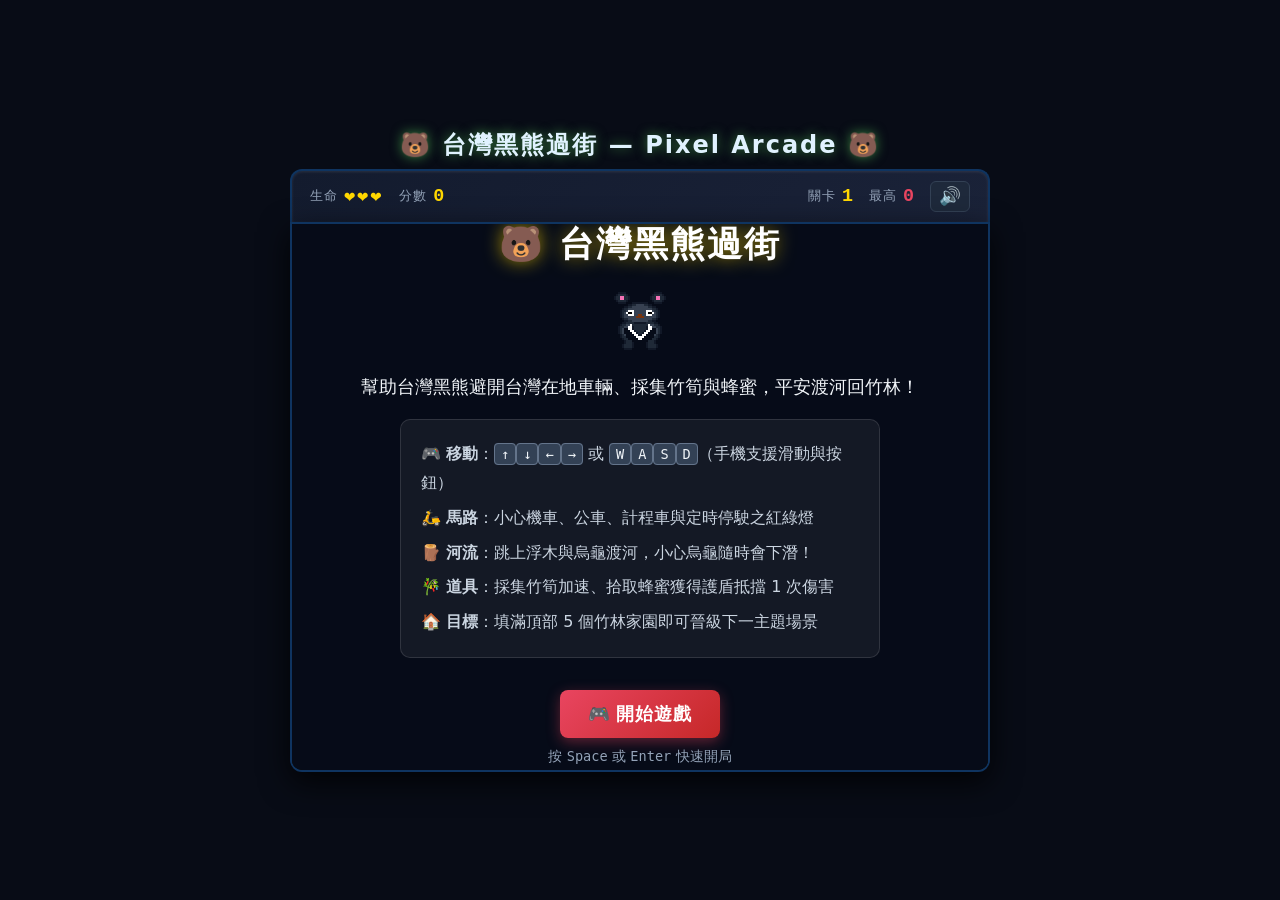
==== index.html @ 6d675c6d "feat: upgrade to Canvas 2D pixel arcade game with OpenSpec" ====
<!DOCTYPE html>
<html lang="zh-TW">
<head>
  <meta charset="UTF-8">
  <meta name="viewport" content="width=device-width, initial-scale=1.0, maximum-scale=1.0, user-scalable=no">
  <title>🐻 台灣黑熊過街 | Formosan Bear Crossing (Canvas Pixel)</title>
  <link rel="stylesheet" href="css/style.css">
</head>
<body>
  <div id="game-wrapper">
    <div class="game-title">🐻 台灣黑熊過街 — Pixel Arcade 🐻</div>

    <!-- ===== HUD ===== -->
    <div id="hud">
      <div class="hud-group">
        <span class="hud-item">
          <span class="hud-label">生命</span>
          <span id="lives-display" class="hud-value">❤️❤️❤️</span>
        </span>
        <span class="hud-item">
          <span class="hud-label">分數</span>
          <span id="score-display" class="hud-value">0</span>
        </span>
      </div>
      <div class="hud-group">
        <span class="hud-item">
          <span class="hud-label">關卡</span>
          <span id="level-display" class="hud-value">1</span>
        </span>
        <span class="hud-item">
          <span class="hud-label">最高</span>
          <span id="highscore-display" class="hud-value high-score">0</span>
        </span>
        <button id="mute-btn" class="icon-btn" title="切換靜音" aria-label="切換靜音">🔊</button>
      </div>
    </div>

    <!-- ===== Canvas Container ===== -->
    <div id="canvas-container">
      <canvas id="game-canvas" width="700" height="550"></canvas>

      <!-- ===== Start Screen Overlay ===== -->
      <div class="overlay" id="start-screen">
        <h2>🐻 台灣黑熊過街</h2>
        <div class="bear-preview-box">
          <canvas id="preview-bear-canvas" width="64" height="64"></canvas>
        </div>
        <p style="font-size: 1.15rem; color: #f1f5f9; font-weight: 500;">
          幫助台灣黑熊避開台灣在地車輛、採集竹筍與蜂蜜，平安渡河回竹林！
        </p>
        <div class="instructions-box">
          <p>🎮 <b>移動</b>：<kbd>↑</kbd><kbd>↓</kbd><kbd>←</kbd><kbd>→</kbd> 或 <kbd>W</kbd><kbd>A</kbd><kbd>S</kbd><kbd>D</kbd>（手機支援滑動與按鈕）</p>
          <p>🛵 <b>馬路</b>：小心機車、公車、計程車與定時停駛之紅綠燈</p>
          <p>🪵 <b>河流</b>：跳上浮木與烏龜渡河，小心烏龜隨時會下潛！</p>
          <p>🎋 <b>道具</b>：採集竹筍加速、拾取蜂蜜獲得護盾抵擋 1 次傷害</p>
          <p>🏠 <b>目標</b>：填滿頂部 5 個竹林家園即可晉級下一主題場景</p>
        </div>
        <div class="btn-group">
          <button class="btn" id="start-btn">🎮 開始遊戲</button>
        </div>
        <p style="margin-top: 10px; font-size: 0.85rem; color: #94a3b8;">
          按 <kbd>Space</kbd> 或 <kbd>Enter</kbd> 快速開局
        </p>
      </div>

      <!-- ===== Level Complete Overlay ===== -->
      <div class="overlay hidden" id="win-screen">
        <h2>🎉 關卡完成！</h2>
        <p>場景 <span id="cleared-level" class="highlight">1</span> 通關成功！</p>
        <p>目前累計得分</p>
        <p class="highlight" id="win-score">0</p>
        <div class="btn-group">
          <button class="btn" id="next-level-btn">➡️ 前往下一關</button>
        </div>
      </div>

      <!-- ===== Game Over Overlay ===== -->
      <div class="overlay hidden" id="gameover-screen">
        <h2>💀 遊戲結束</h2>
        <p>最終得分</p>
        <p class="highlight" id="final-score">0</p>
        <p id="new-highscore-badge" style="color: #e94560; font-weight: bold; display: none;">🏆 榮獲新紀錄！</p>
        <div class="btn-group">
          <button class="btn" id="restart-btn">🔄 再玩一次</button>
          <button class="btn btn-secondary" id="share-btn">📋 複製戰績</button>
        </div>
        <div id="copy-toast" class="toast">已複製戰績到剪貼簿！✨</div>
      </div>
    </div>

    <!-- ===== Mobile Virtual Controls ===== -->
    <div id="mobile-controls">
      <div></div>
      <button class="d-btn" id="btn-up" aria-label="向上">⬆</button>
      <div></div>
      <button class="d-btn" id="btn-left" aria-label="向左">⬅</button>
      <button class="d-btn" id="btn-down" aria-label="向下">⬇</button>
      <button class="d-btn" id="btn-right" aria-label="向右">➡</button>
    </div>
  </div>

  <!-- ===== Game Modules ===== -->
  <script src="js/audio.js"></script>
  <script src="js/sprites.js"></script>
  <script src="js/tilemap.js"></script>
  <script src="js/entities.js"></script>
  <script src="js/game.js"></script>
</body>
</html>
---- css/style.css ----
/* ===== Reset & Base ===== */
*, *::before, *::after {
  margin: 0;
  padding: 0;
  box-sizing: border-box;
}

:root {
  --bg-color: #080c16;
  --border-color: #0f3460;
  --accent-gold: #ffd700;
  --accent-crimson: #e94560;
  --accent-green: #4caf50;
  --canvas-w: 700px;
  --canvas-h: 550px;
}

body {
  background: var(--bg-color);
  display: flex;
  justify-content: center;
  align-items: center;
  min-height: 100vh;
  font-family: 'Press Start 2P', 'Segoe UI', 'Noto Sans TC', system-ui, sans-serif;
  color: #fff;
  overflow-x: hidden;
  user-select: none;
  -webkit-user-select: none;
}

#game-wrapper {
  text-align: center;
  position: relative;
  display: flex;
  flex-direction: column;
  align-items: center;
  padding: 10px;
}

.game-title {
  font-size: 1.5rem;
  margin-bottom: 8px;
  letter-spacing: 2px;
  font-weight: 700;
  text-shadow: 0 0 12px rgba(76, 175, 80, 0.7);
  color: #e0f2fe;
}

/* ===== HUD ===== */
#hud {
  display: flex;
  justify-content: space-between;
  align-items: center;
  padding: 10px 18px;
  background: linear-gradient(135deg, #131b2e, #1a2238);
  border-radius: 12px 12px 0 0;
  width: var(--canvas-w);
  max-width: 100vw;
  font-size: 0.95rem;
  border: 2px solid var(--border-color);
  border-bottom: none;
  box-shadow: inset 0 1px 3px rgba(255, 255, 255, 0.1);
}

.hud-group {
  display: flex;
  align-items: center;
  gap: 16px;
}

.hud-item {
  display: flex;
  align-items: center;
  gap: 6px;
}

.hud-label {
  color: #94a3b8;
  font-size: 0.8rem;
  text-transform: uppercase;
  letter-spacing: 1px;
}

.hud-value {
  font-weight: bold;
  color: var(--accent-gold);
  font-size: 1.15rem;
  font-family: 'Courier New', Courier, monospace;
}

.high-score {
  color: var(--accent-crimson);
}

#lives-display {
  letter-spacing: 2px;
}

.icon-btn {
  background: #1e293b;
  border: 1px solid #334155;
  color: #f8fafc;
  font-size: 1.1rem;
  padding: 4px 8px;
  border-radius: 6px;
  cursor: pointer;
  transition: all 0.2s;
  display: flex;
  align-items: center;
  justify-content: center;
}

.icon-btn:hover {
  background: #334155;
  border-color: #64748b;
  transform: scale(1.05);
}

/* ===== Game Screen & Canvas Container ===== */
#canvas-container {
  position: relative;
  width: var(--canvas-w);
  height: var(--canvas-h);
  max-width: 100vw;
  background: #000;
  border: 2px solid var(--border-color);
  border-radius: 0 0 12px 12px;
  overflow: hidden;
  box-shadow: 0 10px 30px rgba(0, 0, 0, 0.8);
}

#game-canvas {
  display: block;
  width: 100%;
  height: 100%;
  image-rendering: pixelated;
  image-rendering: crisp-edges;
  background: #111;
}

/* Screen shake for feedback */
@keyframes screenShake {
  0%, 100% { transform: translate(0, 0); }
  20% { transform: translate(-6px, 2px); }
  40% { transform: translate(5px, -3px); }
  60% { transform: translate(-4px, 1px); }
  80% { transform: translate(3px, -1px); }
}

#canvas-container.shake {
  animation: screenShake 0.3s ease-out;
}

/* ===== Overlays (Start, Win, GameOver) ===== */
.overlay {
  position: absolute;
  top: 0;
  left: 0;
  width: 100%;
  height: 100%;
  background: rgba(6, 11, 25, 0.94);
  display: flex;
  flex-direction: column;
  align-items: center;
  justify-content: center;
  z-index: 100;
  backdrop-filter: blur(6px);
  padding: 24px;
}

.overlay.hidden {
  display: none !important;
}

.overlay h2 {
  font-size: 2.2rem;
  margin-bottom: 12px;
  color: #fff;
  text-shadow: 0 0 18px rgba(255, 215, 0, 0.6);
  letter-spacing: 2px;
}

.overlay p {
  font-size: 1rem;
  margin: 6px 0;
  color: #cbd5e1;
}

.overlay .highlight {
  color: var(--accent-gold);
  font-weight: bold;
  font-size: 1.4rem;
  font-family: 'Courier New', monospace;
}

.instructions-box {
  background: rgba(255, 255, 255, 0.06);
  border: 1px solid rgba(255, 255, 255, 0.12);
  border-radius: 10px;
  padding: 14px 20px;
  margin: 14px 0;
  text-align: left;
  line-height: 1.8;
  max-width: 480px;
  width: 100%;
  font-size: 0.9rem;
}

.instructions-box kbd {
  background: #334155;
  border: 1px solid #64748b;
  border-radius: 4px;
  padding: 2px 6px;
  font-size: 0.85rem;
  color: #f1f5f9;
}

.bear-preview-box {
  margin: 10px 0;
}

.btn-group {
  display: flex;
  gap: 12px;
  margin-top: 18px;
}

.btn {
  padding: 12px 28px;
  font-size: 1.1rem;
  font-weight: bold;
  background: linear-gradient(135deg, #e94560, #c62828);
  color: white;
  border: none;
  border-radius: 8px;
  cursor: pointer;
  transition: transform 0.15s, box-shadow 0.15s;
  letter-spacing: 1px;
  box-shadow: 0 4px 14px rgba(233, 69, 96, 0.4);
  display: inline-flex;
  align-items: center;
  gap: 8px;
}

.btn:hover {
  transform: translateY(-2px);
  box-shadow: 0 6px 20px rgba(233, 69, 96, 0.6);
}

.btn:active {
  transform: translateY(1px);
}

.btn-secondary {
  background: linear-gradient(135deg, #334155, #1e293b);
  box-shadow: 0 4px 14px rgba(0, 0, 0, 0.4);
}

.btn-secondary:hover {
  box-shadow: 0 6px 20px rgba(71, 85, 105, 0.4);
}

.toast {
  margin-top: 10px;
  padding: 6px 14px;
  background: #059669;
  color: white;
  border-radius: 6px;
  font-size: 0.85rem;
  display: none;
  animation: fadeIn 0.3s;
}

@keyframes fadeIn {
  from { opacity: 0; transform: translateY(-5px); }
  to { opacity: 1; transform: translateY(0); }
}

/* ===== Mobile Virtual Controls ===== */
#mobile-controls {
  display: none;
  grid-template-columns: repeat(3, 64px);
  grid-template-rows: repeat(2, 64px);
  gap: 8px;
  justify-content: center;
  margin-top: 14px;
}

.d-btn {
  width: 64px;
  height: 64px;
  font-size: 1.8rem;
  background: linear-gradient(135deg, #1e293b, #0f172a);
  border: 2px solid #334155;
  color: #f8fafc;
  border-radius: 14px;
  cursor: pointer;
  display: flex;
  align-items: center;
  justify-content: center;
  touch-action: manipulation;
  transition: background 0.1s, transform 0.1s;
}

.d-btn:active {
  background: #3b82f6;
  border-color: #60a5fa;
  transform: scale(0.94);
}

/* ===== Responsive Adaptations ===== */
@media (max-width: 740px) {
  :root {
    --canvas-w: 96vw;
    --canvas-h: calc(96vw * 550 / 700);
  }
  .game-title {
    font-size: 1.15rem;
  }
  #mobile-controls {
    display: grid;
  }
  #hud {
    font-size: 0.85rem;
    padding: 8px 12px;
  }
  .hud-value {
    font-size: 1rem;
  }
}
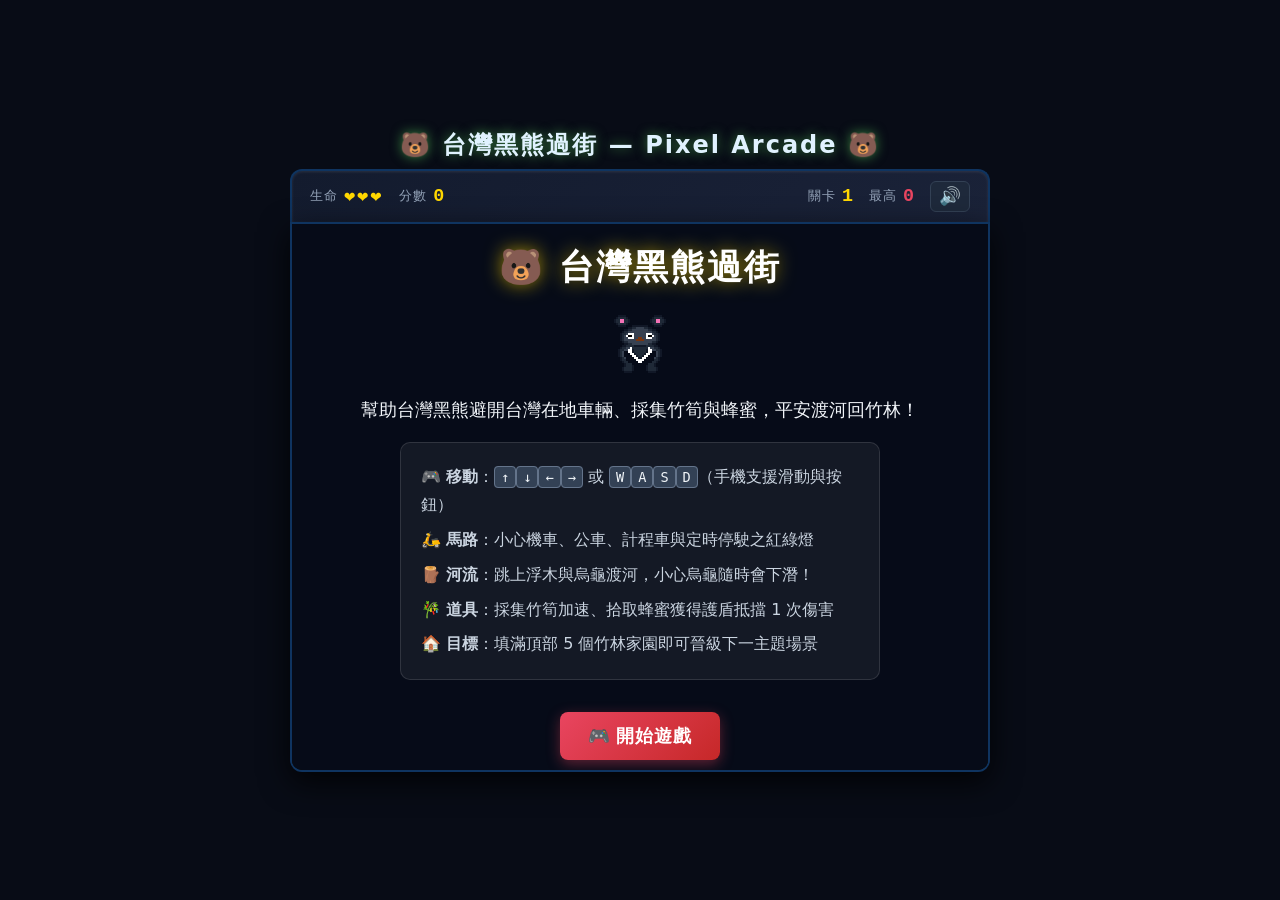
==== commit 8c8e5cc7: "feat: enhance mobile lifecycle, zero-latency d-pad, and add GitHub Actions CI - Mobile UX: upgrade v" ====
--- a/index.html
+++ b/index.html
@@ -86,6 +86,15 @@
         </div>
         <div id="copy-toast" class="toast">已複製戰績到剪貼簿！✨</div>
       </div>
+
+      <!-- ===== Pause Overlay ===== -->
+      <div class="overlay hidden" id="pause-screen">
+        <h2>⏸️ 遊戲暫停</h2>
+        <p>分頁已切回，請做好準備！</p>
+        <div class="btn-group" style="margin-top: 14px;">
+          <button class="btn" id="resume-btn">▶️ 繼續遊戲</button>
+        </div>
+      </div>
     </div>
 
     <!-- ===== Mobile Virtual Controls ===== -->
--- a/css/style.css
+++ b/css/style.css
@@ -162,10 +162,18 @@
   display: flex;
   flex-direction: column;
   align-items: center;
-  justify-content: center;
   z-index: 100;
   backdrop-filter: blur(6px);
-  padding: 24px;
+  padding: 20px 16px;
+  overflow-y: auto;
+  -webkit-overflow-scrolling: touch;
+  box-sizing: border-box;
+}
+
+.overlay::before,
+.overlay::after {
+  content: '';
+  margin: auto;
 }
 
 .overlay.hidden {
@@ -299,6 +307,9 @@
   align-items: center;
   justify-content: center;
   touch-action: manipulation;
+  -webkit-touch-callout: none;
+  -webkit-user-select: none;
+  user-select: none;
   transition: background 0.1s, transform 0.1s;
 }
 
@@ -327,4 +338,35 @@
   .hud-value {
     font-size: 1rem;
   }
-}
+  .overlay {
+    padding: 10px 8px;
+  }
+  .overlay h2 {
+    font-size: 1.25rem;
+    margin-bottom: 4px;
+  }
+  .bear-preview-box {
+    margin: 4px 0;
+  }
+  .bear-preview-box canvas {
+    width: 44px;
+    height: 44px;
+  }
+  .overlay p {
+    font-size: 0.82rem;
+    margin: 2px 0;
+  }
+  .instructions-box {
+    padding: 6px 10px;
+    margin: 6px 0;
+    line-height: 1.4;
+    font-size: 0.75rem;
+  }
+  .instructions-box p {
+    margin: 2px 0;
+  }
+  .btn {
+    padding: 8px 18px;
+    font-size: 0.95rem;
+  }
+}
